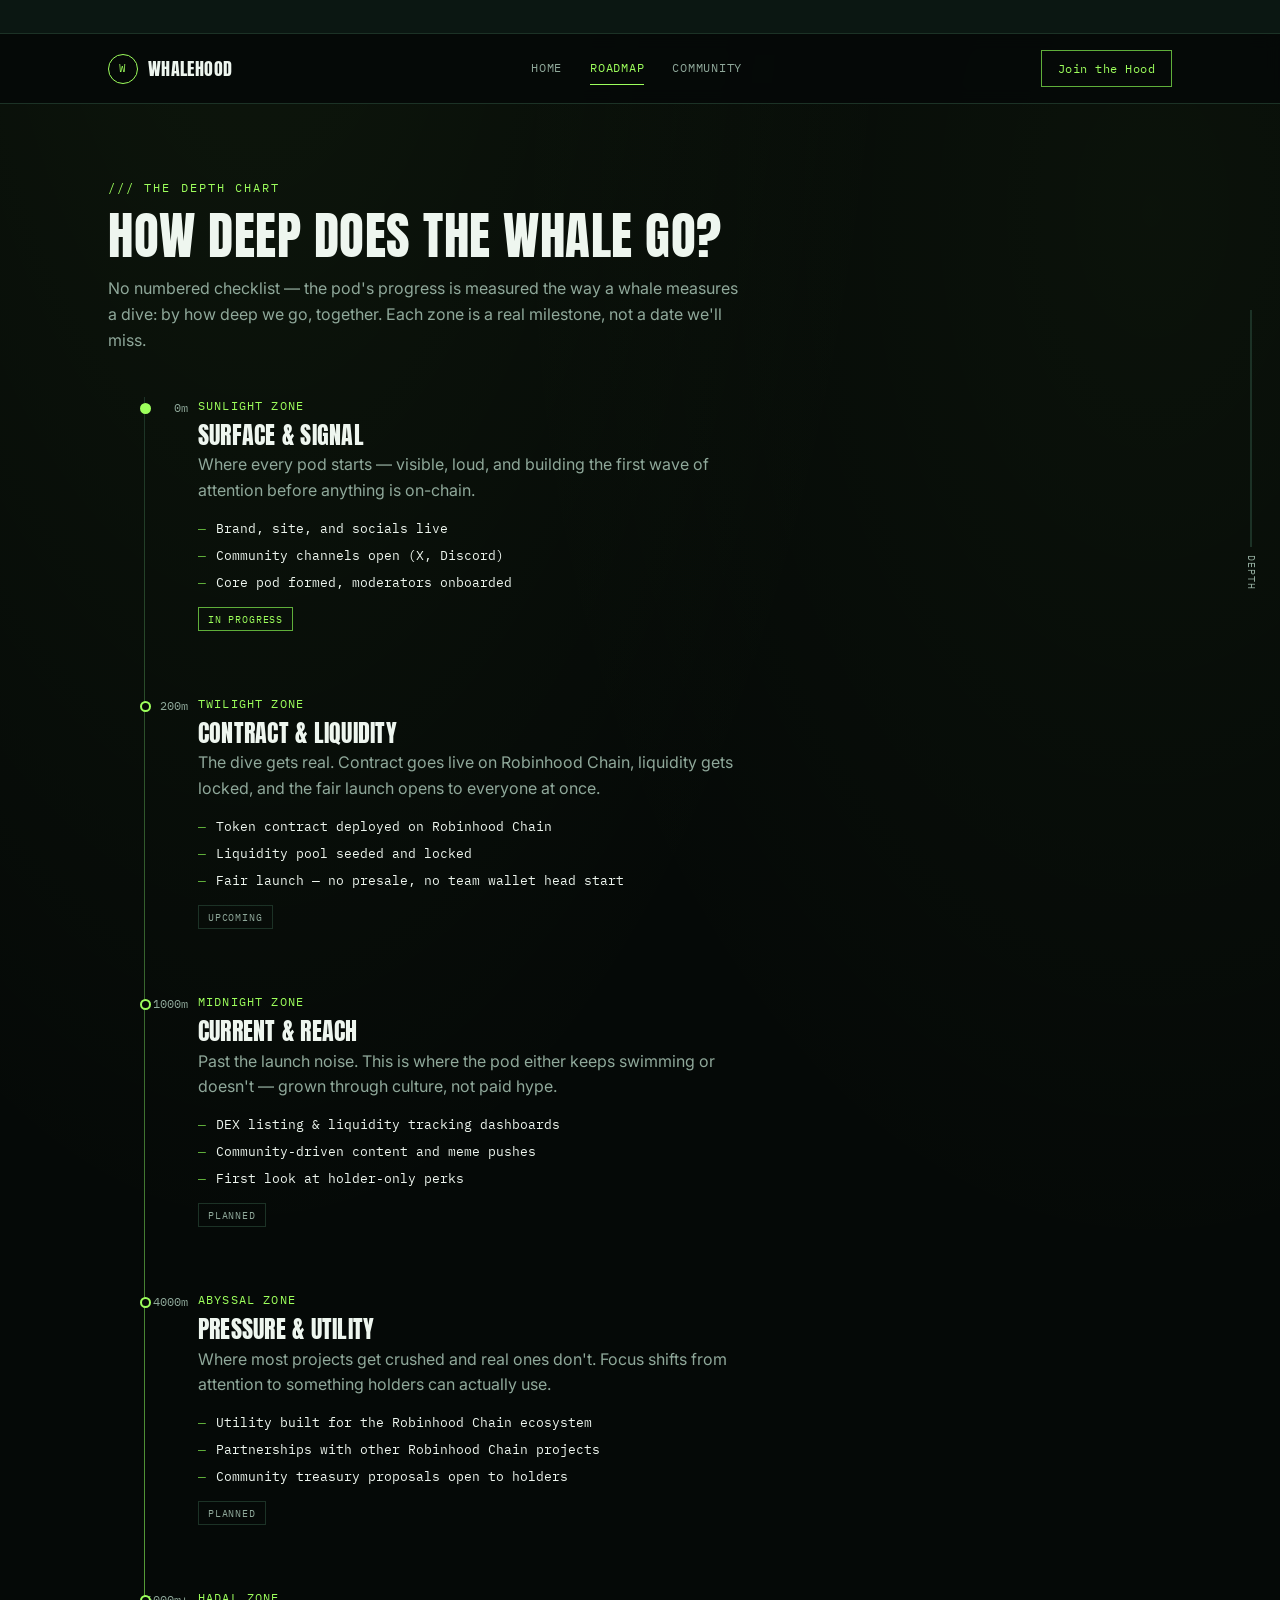
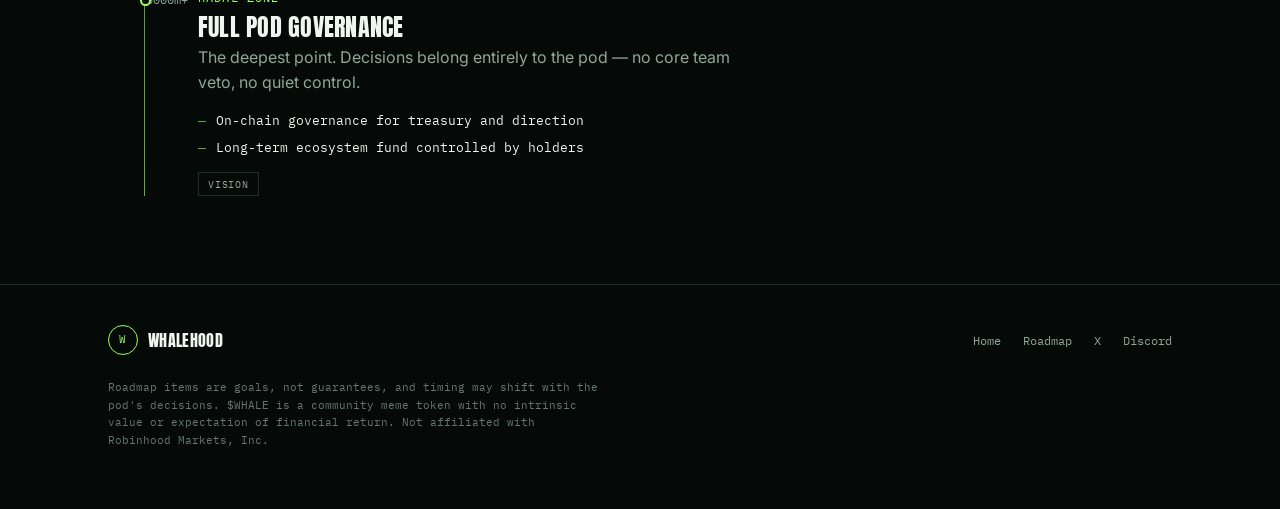
==== roadmap.html @ 0173069d "Add files via upload" ====
<!DOCTYPE html>
<html lang="id">
<head>
<meta charset="UTF-8">
<meta name="viewport" content="width=device-width, initial-scale=1.0">
<title>Roadmap — WhaleHood</title>
<link rel="stylesheet" href="styles.css">
</head>
<body>

<div class="ticker-bar">
  <div class="ticker-track">
    <span>PHASE <b>01 · SUNLIGHT ZONE</b></span>
    <span>STATUS <b>IN PROGRESS</b></span>
    <span>NEXT <b>CONTRACT DEPLOY</b></span>
    <span>CHAIN <b>ROBINHOOD L2</b></span>
    <span>PHASE <b>01 · SUNLIGHT ZONE</b></span>
    <span>STATUS <b>IN PROGRESS</b></span>
    <span>NEXT <b>CONTRACT DEPLOY</b></span>
    <span>CHAIN <b>ROBINHOOD L2</b></span>
  </div>
</div>

<header class="site">
  <nav>
    <a href="index.html" class="brand"><span class="mark">W</span> WhaleHood</a>
    <div class="navlinks">
      <a href="index.html">Home</a>
      <a href="roadmap.html" class="active">Roadmap</a>
      <a href="index.html#community">Community</a>
    </div>
    <a href="index.html#community" class="navcta">Join the Hood</a>
  </nav>
</header>

<div class="depth-gauge">
  <div class="rail"><div class="fill"></div></div>
  <div class="label">DEPTH</div>
</div>

<section style="padding-top:70px;">
  <div class="wrap">
    <div class="section-head">
      <span class="eyebrow">/// the depth chart</span>
      <h2>How deep does the whale go?</h2>
      <p>No numbered checklist — the pod's progress is measured the way a whale measures a dive: by how deep we go, together. Each zone is a real milestone, not a date we'll miss.</p>
    </div>

    <div class="depth-scale">

      <div class="zone active">
        <span class="meter">0m</span>
        <span class="dot"></span>
        <span class="zone-name">Sunlight Zone</span>
        <h3>Surface & Signal</h3>
        <p>Where every pod starts — visible, loud, and building the first wave of attention before anything is on-chain.</p>
        <ul>
          <li>Brand, site, and socials live</li>
          <li>Community channels open (X, Discord)</li>
          <li>Core pod formed, moderators onboarded</li>
        </ul>
        <span class="status live">In Progress</span>
      </div>

      <div class="zone">
        <span class="meter">200m</span>
        <span class="dot"></span>
        <span class="zone-name">Twilight Zone</span>
        <h3>Contract & Liquidity</h3>
        <p>The dive gets real. Contract goes live on Robinhood Chain, liquidity gets locked, and the fair launch opens to everyone at once.</p>
        <ul>
          <li>Token contract deployed on Robinhood Chain</li>
          <li>Liquidity pool seeded and locked</li>
          <li>Fair launch — no presale, no team wallet head start</li>
        </ul>
        <span class="status">Upcoming</span>
      </div>

      <div class="zone">
        <span class="meter">1000m</span>
        <span class="dot"></span>
        <span class="zone-name">Midnight Zone</span>
        <h3>Current & Reach</h3>
        <p>Past the launch noise. This is where the pod either keeps swimming or doesn't — grown through culture, not paid hype.</p>
        <ul>
          <li>DEX listing & liquidity tracking dashboards</li>
          <li>Community-driven content and meme pushes</li>
          <li>First look at holder-only perks</li>
        </ul>
        <span class="status">Planned</span>
      </div>

      <div class="zone">
        <span class="meter">4000m</span>
        <span class="dot"></span>
        <span class="zone-name">Abyssal Zone</span>
        <h3>Pressure & Utility</h3>
        <p>Where most projects get crushed and real ones don't. Focus shifts from attention to something holders can actually use.</p>
        <ul>
          <li>Utility built for the Robinhood Chain ecosystem</li>
          <li>Partnerships with other Robinhood Chain projects</li>
          <li>Community treasury proposals open to holders</li>
        </ul>
        <span class="status">Planned</span>
      </div>

      <div class="zone">
        <span class="meter">6000m+</span>
        <span class="dot"></span>
        <span class="zone-name">Hadal Zone</span>
        <h3>Full Pod Governance</h3>
        <p>The deepest point. Decisions belong entirely to the pod — no core team veto, no quiet control.</p>
        <ul>
          <li>On-chain governance for treasury and direction</li>
          <li>Long-term ecosystem fund controlled by holders</li>
        </ul>
        <span class="status">Vision</span>
      </div>

    </div>
  </div>
</section>

<footer>
  <div class="wrap">
    <div class="footer-inner">
      <a href="index.html" class="brand"><span class="mark">W</span> WhaleHood</a>
      <div class="foot-links">
        <a href="index.html">Home</a>
        <a href="roadmap.html">Roadmap</a>
        <a href="https://x.com/WhaleHoodx" target="_blank" rel="noopener">X</a>
        <a href="https://discord.gg/whalehood" target="_blank" rel="noopener">Discord</a>
      </div>
    </div>
    <p class="foot-note">Roadmap items are goals, not guarantees, and timing may shift with the pod's decisions. $WHALE is a community meme token with no intrinsic value or expectation of financial return. Not affiliated with Robinhood Markets, Inc.</p>
  </div>
</footer>

<script src="script.js"></script>
</body>
</html>
---- styles.css ----
@import url('https://fonts.googleapis.com/css2?family=Anton&family=IBM+Plex+Mono:wght@400;500;600&family=Inter:wght@400;500;600;700&display=swap');

:root{
  --abyss:#050907;
  --deep:#0b1712;
  --panel:#0f1d16;
  --panel-line:#1c3226;
  --acid:#9dff5c;
  --acid-dim:#5fae3a;
  --acid-soft:rgba(157,255,92,0.12);
  --foam:#eef6ef;
  --mist:#8fa89a;
  --red-tick:#ff6b6b;
  --radius:2px;
}

*{box-sizing:border-box;margin:0;padding:0;}

html{scroll-behavior:smooth;}

body{
  background:var(--abyss);
  color:var(--foam);
  font-family:'Inter',sans-serif;
  font-size:16px;
  line-height:1.6;
  overflow-x:hidden;
  background-image:
    radial-gradient(ellipse at 20% -10%, rgba(157,255,92,0.06), transparent 45%),
    radial-gradient(ellipse at 90% 10%, rgba(157,255,92,0.04), transparent 40%);
}

@media (prefers-reduced-motion: reduce){
  html{scroll-behavior:auto;}
  *{animation-duration:0.01ms !important; animation-iteration-count:1 !important; transition-duration:0.01ms !important;}
}

a{color:inherit;text-decoration:none;}
img,svg{display:block;max-width:100%;}

.eyebrow{
  font-family:'IBM Plex Mono',monospace;
  font-size:0.72rem;
  letter-spacing:0.18em;
  text-transform:uppercase;
  color:var(--acid);
}

.mono{font-family:'IBM Plex Mono',monospace;}

h1,h2,h3{
  font-family:'Anton',sans-serif;
  font-weight:400;
  text-transform:uppercase;
  letter-spacing:0.01em;
  line-height:0.95;
}

.wrap{
  max-width:1120px;
  margin:0 auto;
  padding:0 28px;
}

/* ---------- Ticker bar ---------- */
.ticker-bar{
  background:var(--deep);
  border-bottom:1px solid var(--panel-line);
  overflow:hidden;
  white-space:nowrap;
  height:34px;
  display:flex;
  align-items:center;
}
.ticker-track{
  display:inline-flex;
  gap:48px;
  animation:ticker-scroll 28s linear infinite;
  padding-left:100%;
}
.ticker-track span{
  font-family:'IBM Plex Mono',monospace;
  font-size:0.75rem;
  color:var(--mist);
  letter-spacing:0.04em;
}
.ticker-track span b{color:var(--acid);font-weight:600;}
@keyframes ticker-scroll{
  0%{transform:translateX(0);}
  100%{transform:translateX(-100%);}
}

/* ---------- Nav ---------- */
header.site{
  position:sticky;top:0;z-index:50;
  background:rgba(5,9,7,0.88);
  backdrop-filter:blur(8px);
  border-bottom:1px solid var(--panel-line);
}
nav{
  display:flex;align-items:center;justify-content:space-between;
  padding:16px 28px;
  max-width:1120px;margin:0 auto;
}
.brand{
  display:flex;align-items:center;gap:10px;
  font-family:'Anton',sans-serif;
  font-size:1.15rem;
  letter-spacing:0.02em;
  text-transform:uppercase;
}
.brand .mark{
  width:30px;height:30px;
  border:1.5px solid var(--acid);
  border-radius:50%;
  display:flex;align-items:center;justify-content:center;
  color:var(--acid);
  font-family:'IBM Plex Mono',monospace;
  font-size:0.7rem;
}
.navlinks{display:flex;gap:28px;align-items:center;}
.navlinks a{
  font-family:'IBM Plex Mono',monospace;
  font-size:0.78rem;
  letter-spacing:0.06em;
  text-transform:uppercase;
  color:var(--mist);
  transition:color .2s;
  padding:6px 0;
  border-bottom:1px solid transparent;
}
.navlinks a:hover,.navlinks a.active{color:var(--acid);border-color:var(--acid);}
.navlinks a:focus-visible, .btn:focus-visible, .social a:focus-visible{
  outline:2px solid var(--acid);outline-offset:3px;
}
.navcta{
  font-family:'IBM Plex Mono',monospace;
  font-size:0.75rem;
  border:1px solid var(--acid-dim);
  color:var(--acid);
  padding:8px 16px;
  letter-spacing:0.04em;
}
.navcta:hover{background:var(--acid-soft);}

/* ---------- Depth gauge (scroll progress) ---------- */
.depth-gauge{
  position:fixed;
  right:18px;top:50%;
  transform:translateY(-50%);
  width:22px;height:280px;
  z-index:40;
  display:flex;flex-direction:column;align-items:center;
}
.depth-gauge .rail{
  position:relative;
  width:2px;height:100%;
  background:var(--panel-line);
}
.depth-gauge .fill{
  position:absolute;top:0;left:0;width:100%;
  background:var(--acid);
  height:0%;
  transition:height .1s linear;
}
.depth-gauge .label{
  font-family:'IBM Plex Mono',monospace;
  font-size:0.6rem;
  color:var(--mist);
  writing-mode:vertical-rl;
  margin-top:8px;
  letter-spacing:0.1em;
}
@media (max-width: 860px){ .depth-gauge{display:none;} }

/* ---------- Hero ---------- */
.hero{
  position:relative;
  padding:100px 0 80px;
  border-bottom:1px solid var(--panel-line);
  overflow:hidden;
}
.chart-bg{
  position:absolute;inset:0;
  opacity:0.35;
  pointer-events:none;
}
.hero-inner{position:relative;z-index:2;}
.hero h1{
  font-size:clamp(3rem, 9vw, 6.4rem);
  color:var(--foam);
  margin:18px 0 6px;
}
.hero h1 .hl{color:var(--acid);}
.hero .sub{
  font-family:'IBM Plex Mono',monospace;
  color:var(--mist);
  font-size:1.02rem;
  max-width:560px;
  margin:18px 0 34px;
}
.hero-ctas{display:flex;gap:14px;flex-wrap:wrap;}
.btn{
  font-family:'IBM Plex Mono',monospace;
  font-size:0.82rem;
  letter-spacing:0.05em;
  text-transform:uppercase;
  padding:14px 26px;
  border-radius:var(--radius);
  transition:transform .15s, background .15s, color .15s;
  display:inline-block;
}
.btn-primary{background:var(--acid);color:var(--abyss);font-weight:600;}
.btn-primary:hover{transform:translateY(-2px);}
.btn-ghost{border:1px solid var(--panel-line);color:var(--foam);}
.btn-ghost:hover{border-color:var(--acid);color:var(--acid);}

.whale-swim{
  position:absolute;
  width:160px;
  opacity:0.9;
  animation:swim 14s ease-in-out infinite;
}
@keyframes swim{
  0%{transform:translateX(-10%) translateY(0) scaleX(1);}
  48%{transform:translateX(90vw) translateY(-14px) scaleX(1);}
  50%{transform:translateX(92vw) translateY(-14px) scaleX(-1);}
  98%{transform:translateX(-8%) translateY(6px) scaleX(-1);}
  100%{transform:translateX(-10%) translateY(0) scaleX(1);}
}

.sonar{
  position:absolute;
  border:1px solid var(--acid);
  border-radius:50%;
  opacity:0;
  animation:ping 4s ease-out infinite;
}
@keyframes ping{
  0%{opacity:0.5;transform:scale(0.2);}
  80%{opacity:0;}
  100%{opacity:0;transform:scale(1.4);}
}

/* ---------- Section generic ---------- */
section{padding:88px 0;border-bottom:1px solid var(--panel-line);}
.section-head{margin-bottom:44px;max-width:640px;}
.section-head h2{font-size:clamp(2rem,4.6vw,3.2rem);margin-top:12px;}
.section-head p{color:var(--mist);margin-top:16px;font-size:1rem;}

/* ---------- About ---------- */
.about-grid{
  display:grid;grid-template-columns:1.1fr 0.9fr;gap:60px;
  align-items:start;
}
@media (max-width:820px){.about-grid{grid-template-columns:1fr;}}
.about-copy p{color:var(--mist);margin-bottom:16px;max-width:52ch;}
.about-copy p strong{color:var(--foam);}
.stat-panel{
  background:var(--panel);
  border:1px solid var(--panel-line);
}
.stat-row{
  display:flex;justify-content:space-between;align-items:center;
  padding:16px 20px;border-bottom:1px solid var(--panel-line);
  font-family:'IBM Plex Mono',monospace;font-size:0.85rem;
}
.stat-row:last-child{border-bottom:none;}
.stat-row .k{color:var(--mist);}
.stat-row .v{color:var(--acid);}

.disclaimer{
  margin-top:28px;
  font-family:'IBM Plex Mono',monospace;
  font-size:0.72rem;
  color:var(--mist);
  border-left:2px solid var(--panel-line);
  padding-left:14px;
  max-width:60ch;
}

/* ---------- Community ---------- */
.social-grid{
  display:grid;grid-template-columns:repeat(3,1fr);gap:1px;
  background:var(--panel-line);
  border:1px solid var(--panel-line);
}
@media (max-width:720px){.social-grid{grid-template-columns:1fr;}}
.social{
  background:var(--deep);
  padding:32px 26px;
  transition:background .2s;
}
.social:hover{background:var(--panel);}
.social a{display:flex;flex-direction:column;gap:10px;}
.social .icon{color:var(--acid);font-family:'IBM Plex Mono',monospace;font-size:1.4rem;}
.social .name{font-family:'Anton',sans-serif;font-size:1.15rem;text-transform:uppercase;}
.social .handle{color:var(--mist);font-family:'IBM Plex Mono',monospace;font-size:0.8rem;}

/* ---------- Roadmap (ocean zones) ---------- */
.depth-scale{
  position:relative;
  padding-left:90px;
}
.depth-scale::before{
  content:"";
  position:absolute;left:36px;top:0;bottom:0;width:1px;
  background:linear-gradient(var(--panel-line), var(--acid-dim));
}
.zone{
  position:relative;
  padding-bottom:64px;
}
.zone:last-child{padding-bottom:0;}
.zone .meter{
  position:absolute;left:-90px;top:2px;width:80px;text-align:right;
  font-family:'IBM Plex Mono',monospace;font-size:0.72rem;color:var(--mist);
}
.zone .dot{
  position:absolute;left:-58px;top:6px;
  width:11px;height:11px;border-radius:50%;
  background:var(--abyss);border:2px solid var(--acid);
}
.zone.active .dot{background:var(--acid);}
.zone h3{font-size:1.5rem;color:var(--foam);margin-bottom:6px;}
.zone .zone-name{
  font-family:'IBM Plex Mono',monospace;
  font-size:0.72rem;color:var(--acid);letter-spacing:0.1em;
  text-transform:uppercase;margin-bottom:8px;display:block;
}
.zone p{color:var(--mist);max-width:56ch;margin-bottom:14px;}
.zone ul{list-style:none;display:flex;flex-direction:column;gap:6px;}
.zone li{
  font-family:'IBM Plex Mono',monospace;font-size:0.82rem;color:var(--foam);
  padding-left:18px;position:relative;
}
.zone li::before{content:"—";position:absolute;left:0;color:var(--acid-dim);}
.status{
  display:inline-block;
  font-family:'IBM Plex Mono',monospace;
  font-size:0.65rem;letter-spacing:0.08em;text-transform:uppercase;
  padding:3px 9px;border:1px solid var(--panel-line);color:var(--mist);
  margin-top:14px;
}
.status.live{color:var(--acid);border-color:var(--acid-dim);}

/* ---------- Footer ---------- */
footer{
  padding:40px 0 60px;
}
.footer-inner{
  display:flex;justify-content:space-between;align-items:center;gap:20px;flex-wrap:wrap;
}
.footer-inner .brand{font-size:1rem;}
.foot-links{display:flex;gap:22px;}
.foot-links a{font-family:'IBM Plex Mono',monospace;font-size:0.75rem;color:var(--mist);}
.foot-links a:hover{color:var(--acid);}
.foot-note{
  margin-top:24px;
  font-family:'IBM Plex Mono',monospace;
  font-size:0.68rem;color:var(--mist);opacity:0.7;max-width:70ch;
}
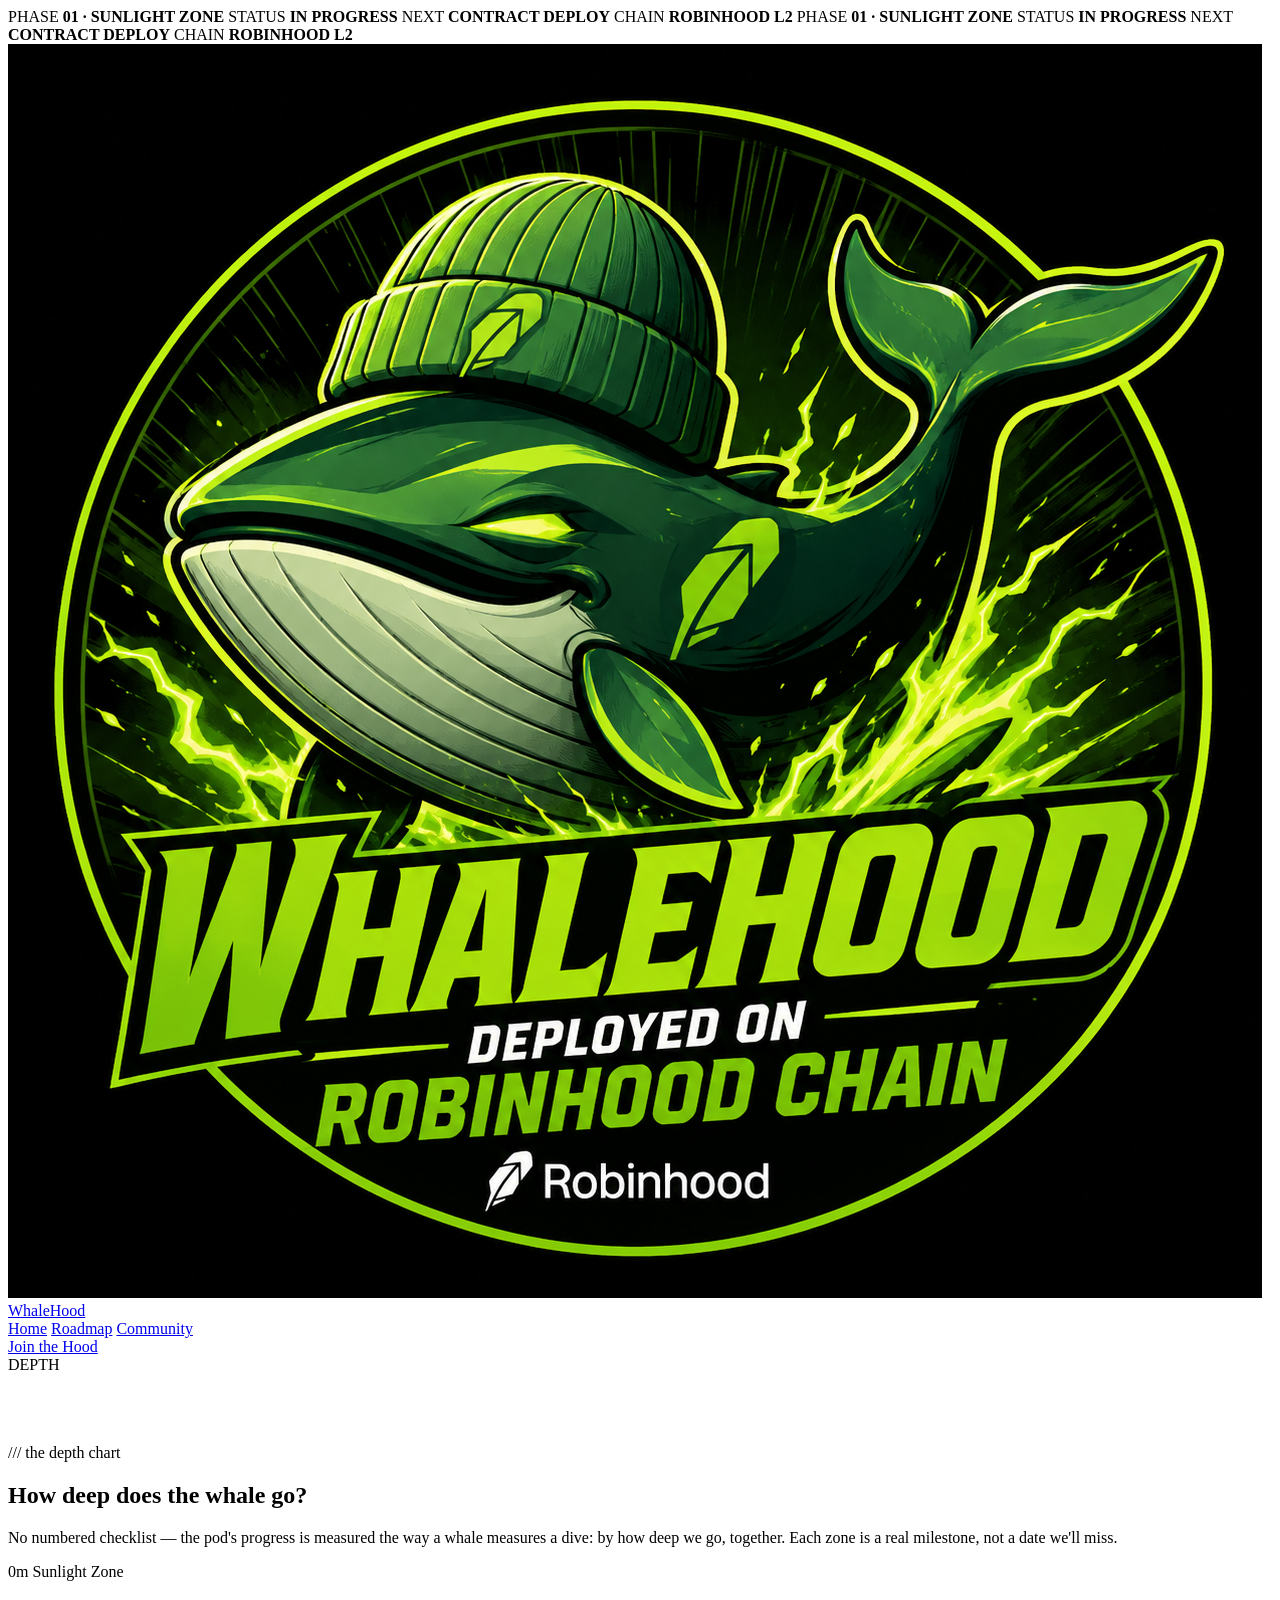
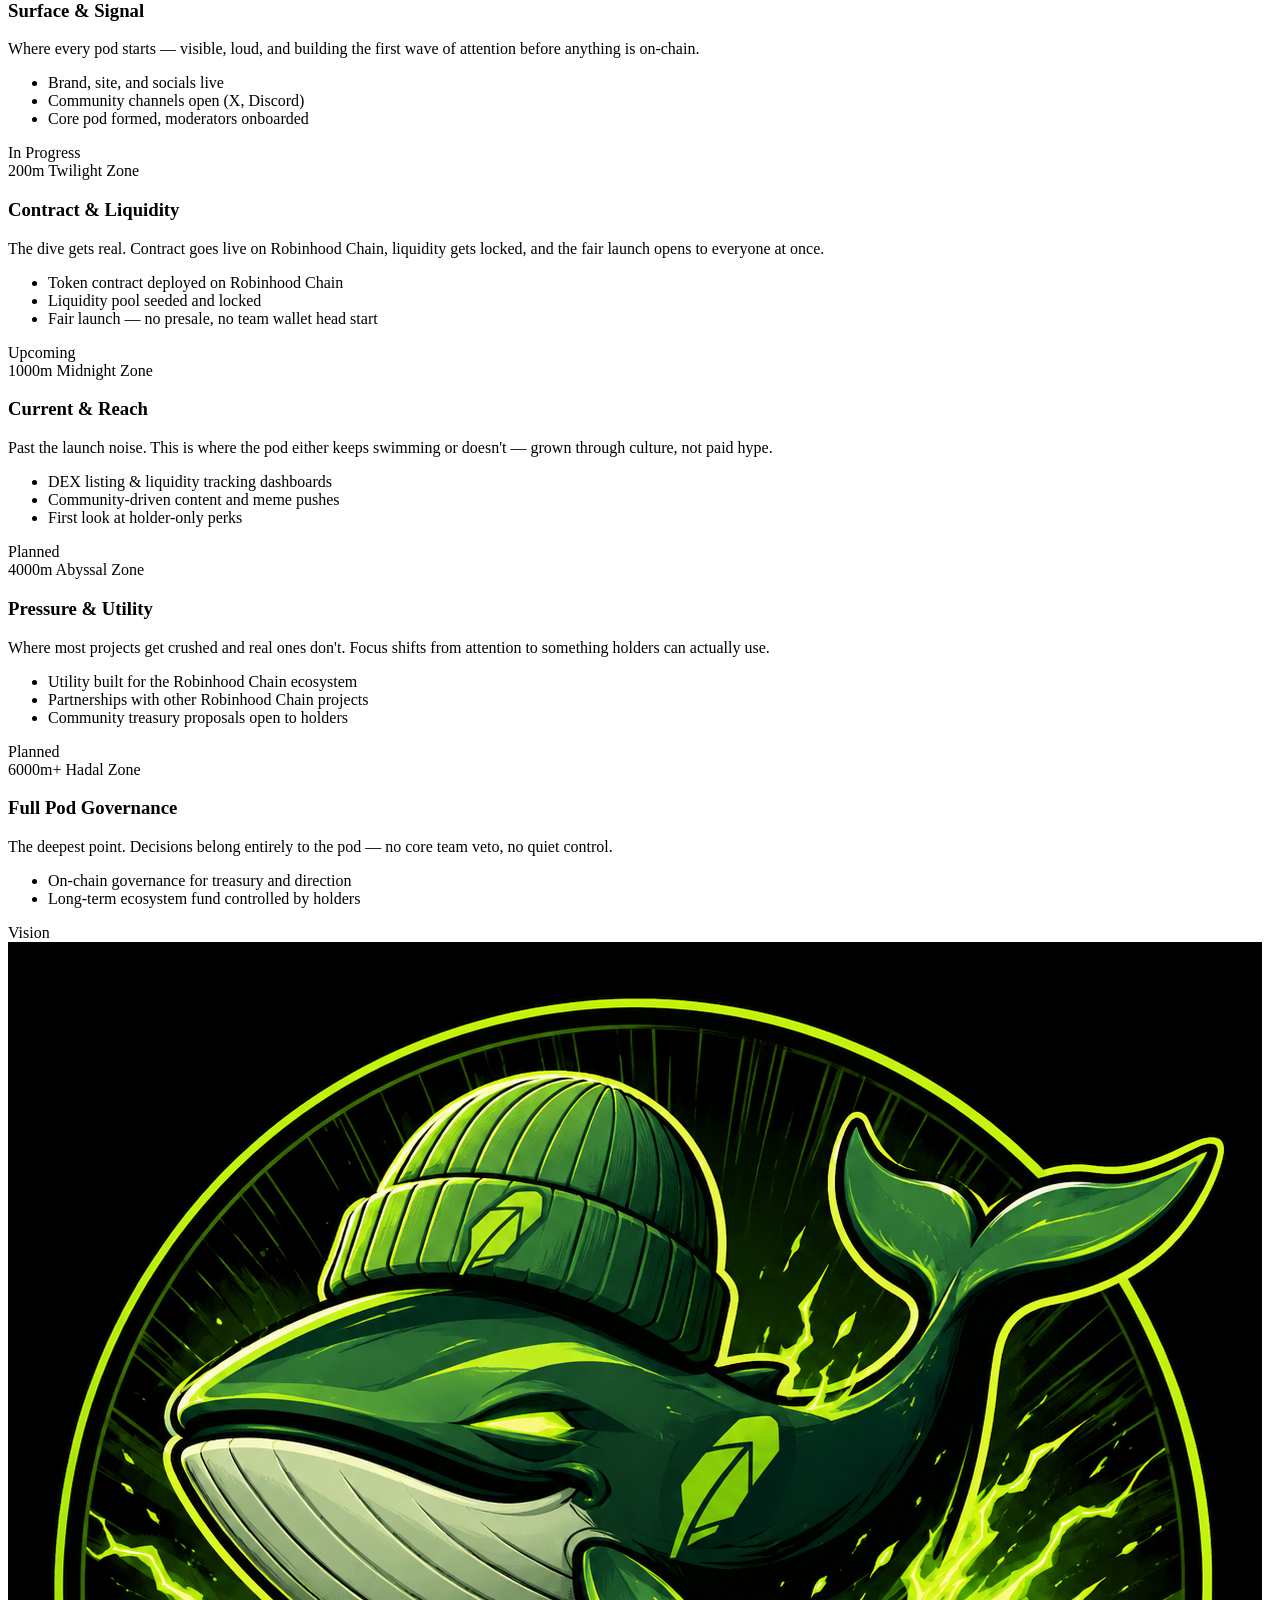
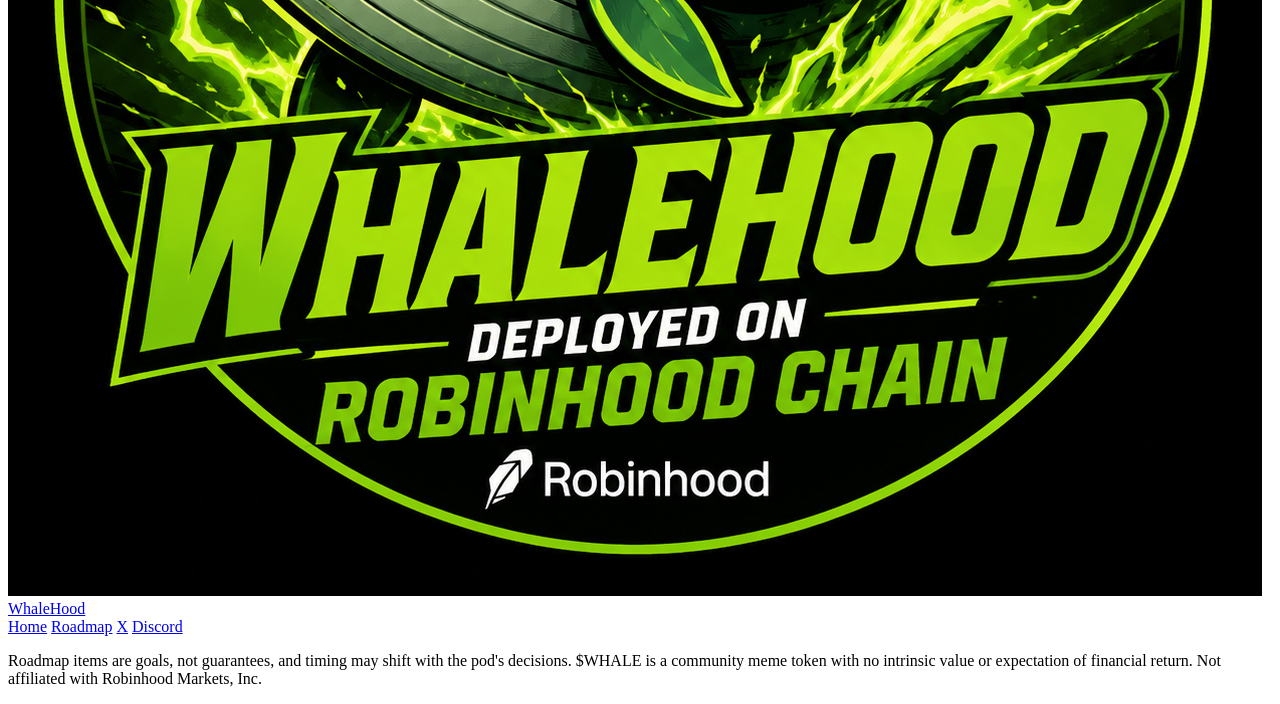
==== commit d96e276a: "Add files via upload" ====
--- a/roadmap.html
+++ b/roadmap.html
@@ -4,6 +4,10 @@
 <meta charset="UTF-8">
 <meta name="viewport" content="width=device-width, initial-scale=1.0">
 <title>Roadmap — WhaleHood</title>
+<link rel="icon" type="image/x-icon" href="favicon.ico">
+<link rel="apple-touch-icon" sizes="180x180" href="apple-touch-icon.png">
+<link rel="icon" type="image/png" sizes="192x192" href="icon-192.png">
+<link rel="icon" type="image/png" sizes="512x512" href="icon-512.png">
 <link rel="stylesheet" href="styles.css">
 </head>
 <body>
@@ -23,7 +27,7 @@
 
 <header class="site">
   <nav>
-    <a href="index.html" class="brand"><span class="mark">W</span> WhaleHood</a>
+    <a href="index.html" class="brand"><img src="logo.png" alt="WhaleHood" class="mark-img"> WhaleHood</a>
     <div class="navlinks">
       <a href="index.html">Home</a>
       <a href="roadmap.html" class="active">Roadmap</a>
@@ -124,7 +128,7 @@
 <footer>
   <div class="wrap">
     <div class="footer-inner">
-      <a href="index.html" class="brand"><span class="mark">W</span> WhaleHood</a>
+      <a href="index.html" class="brand"><img src="logo.png" alt="WhaleHood" class="mark-img"> WhaleHood</a>
       <div class="foot-links">
         <a href="index.html">Home</a>
         <a href="roadmap.html">Roadmap</a>
